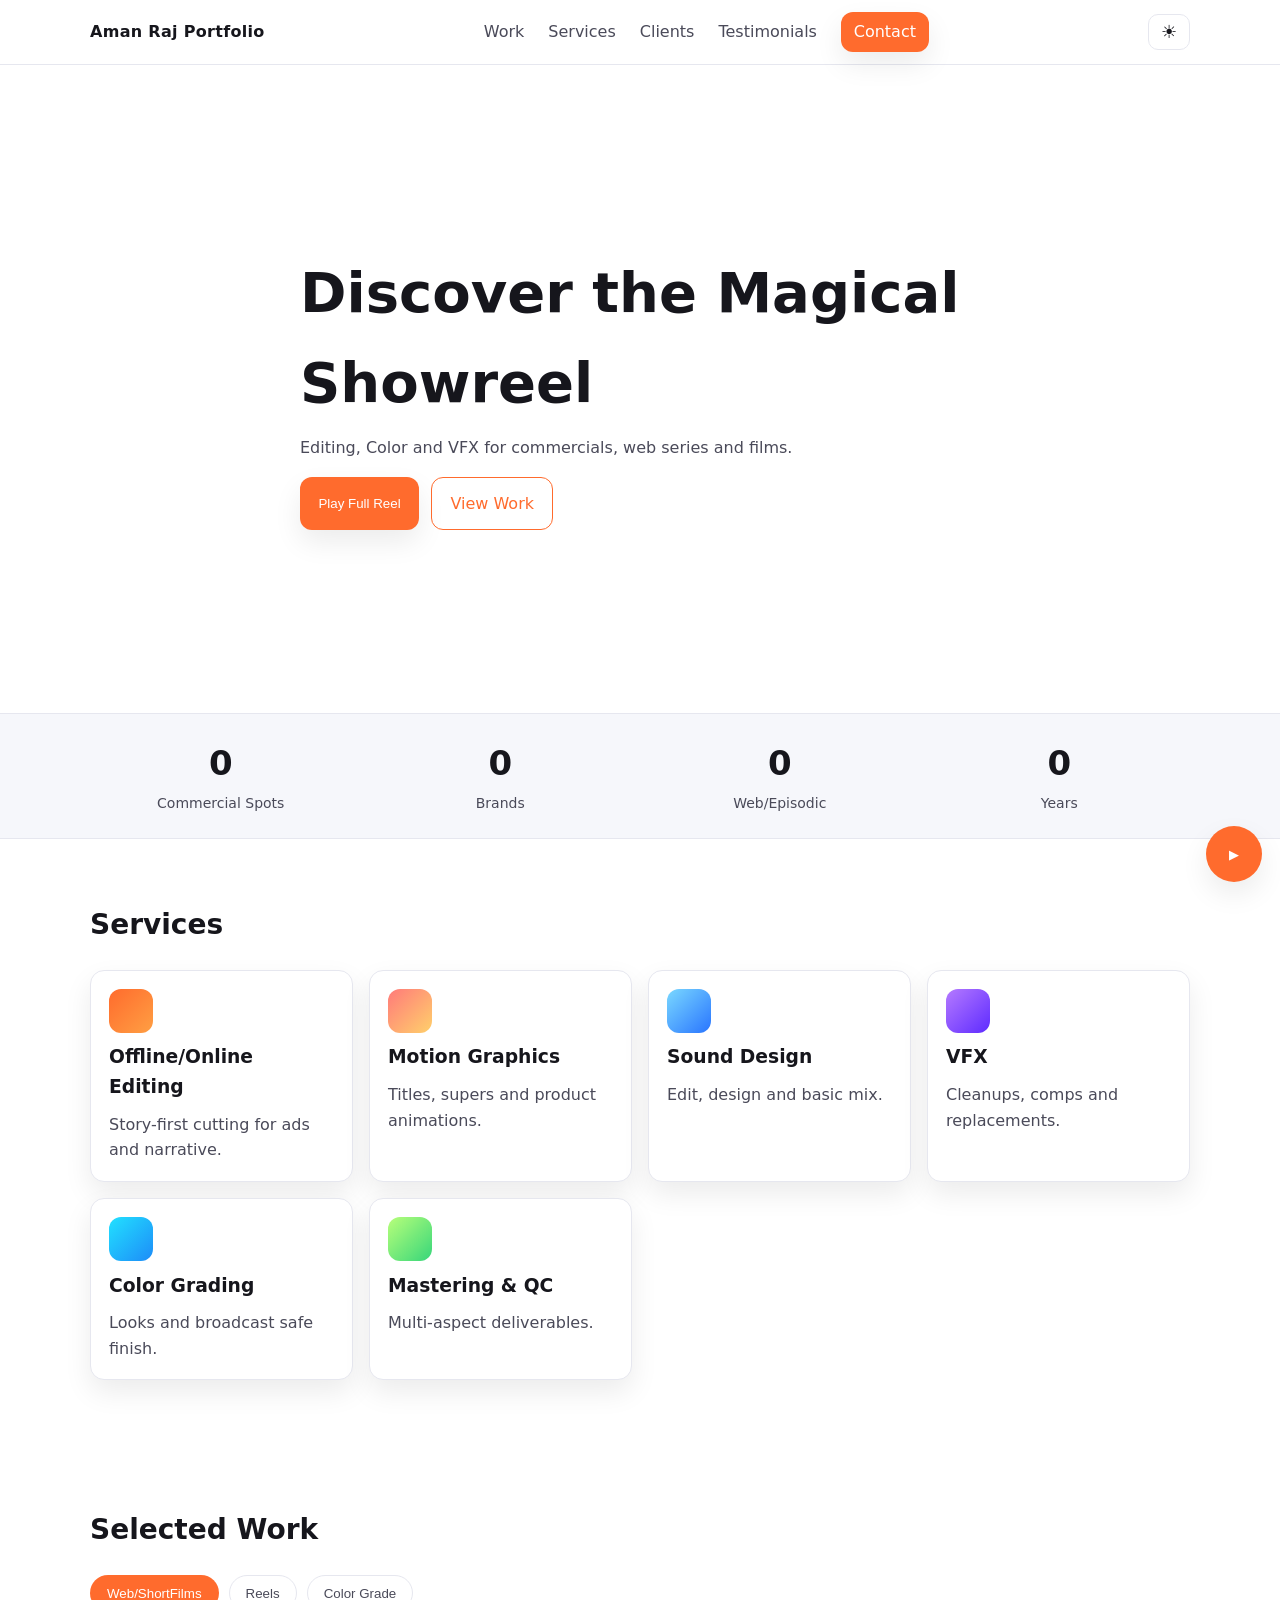
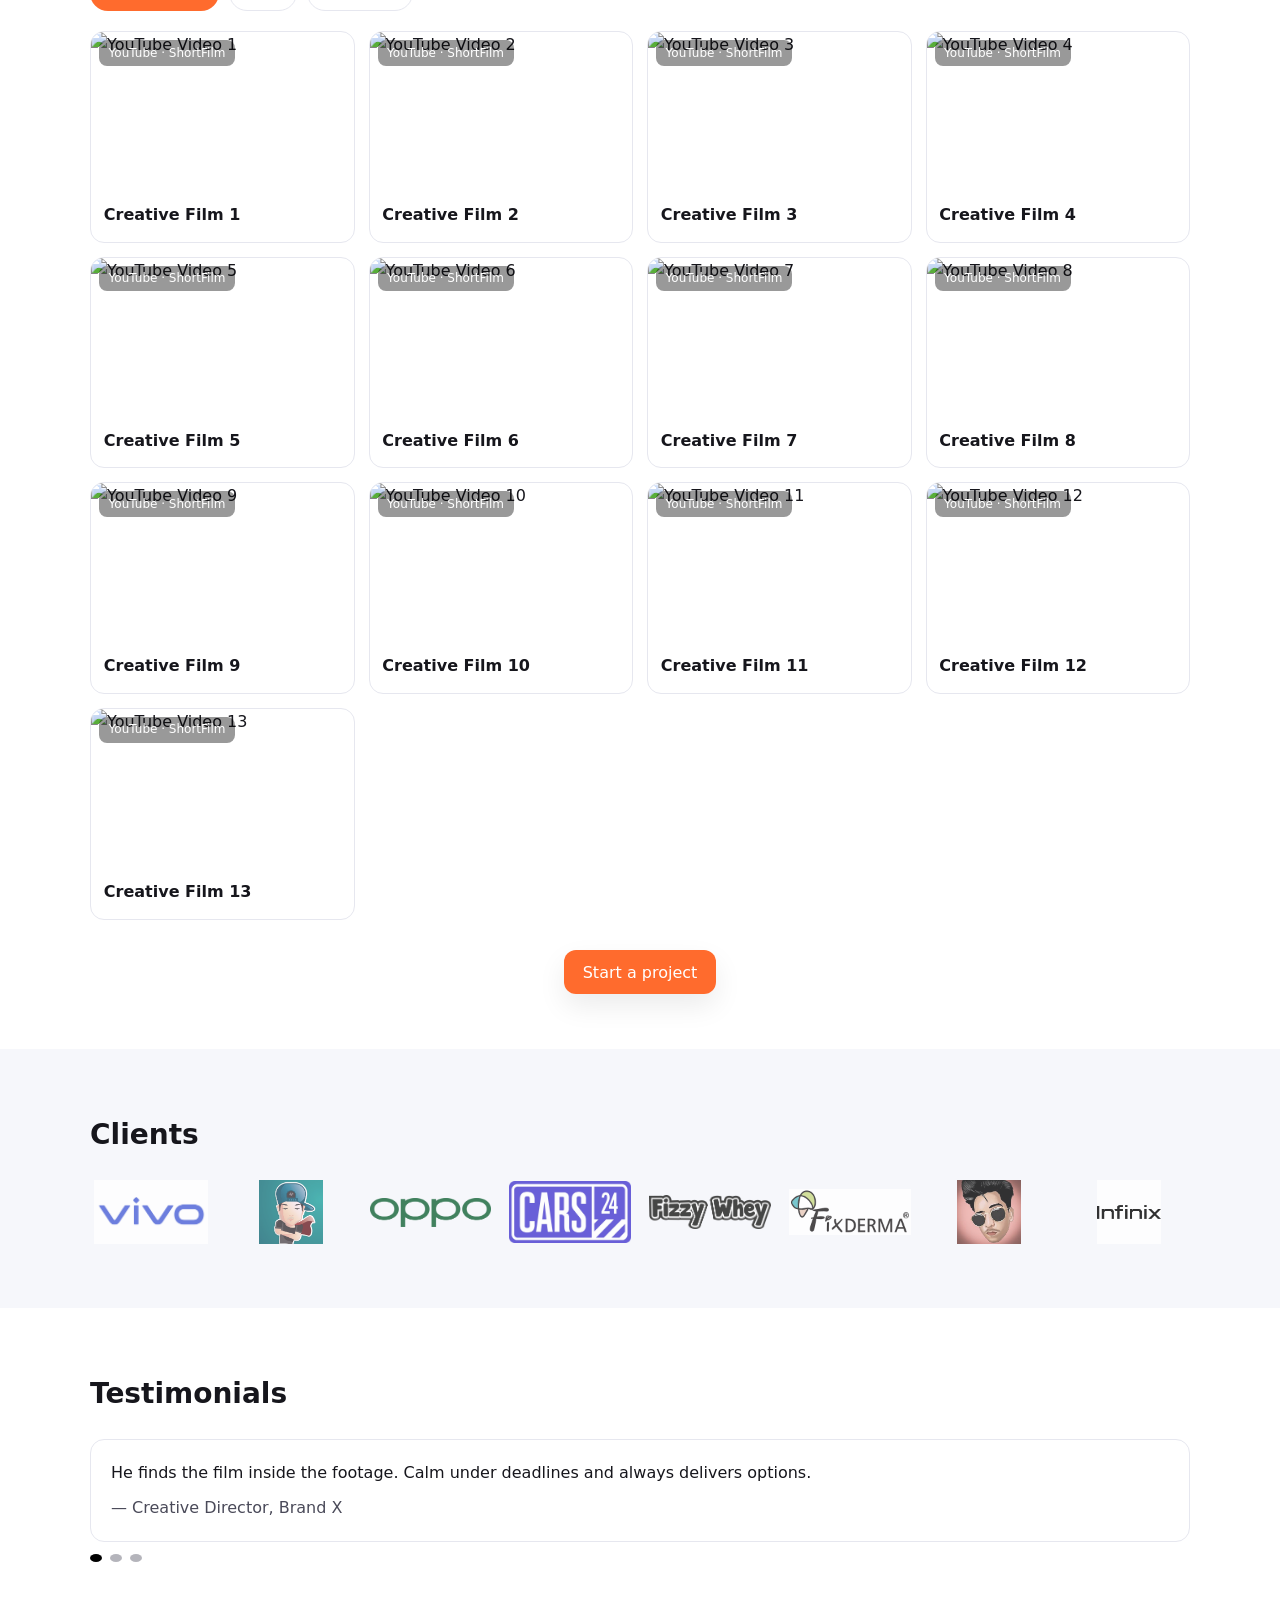
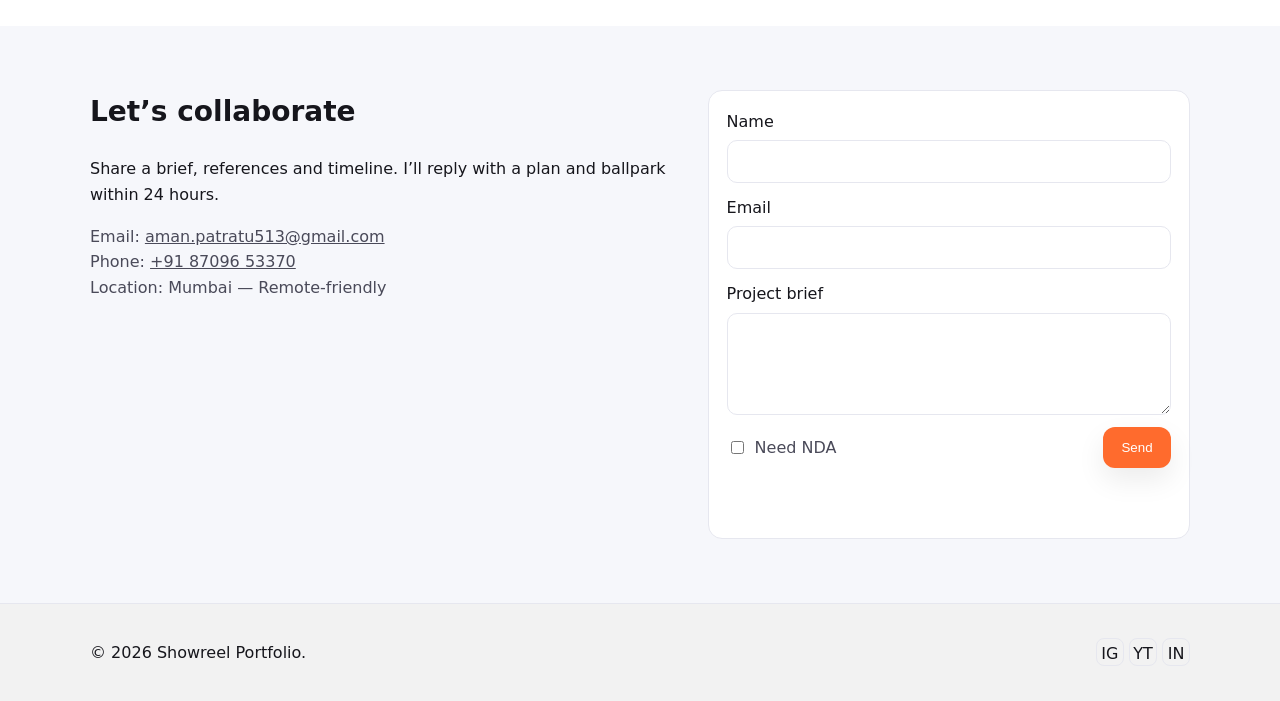
==== index.html @ 5ccf9f59 "Inital Phase Aman Portfolio" ====
<!DOCTYPE html>
<html lang="en" data-theme="dark">
<head>
  <meta charset="utf-8">
  <meta name="viewport" content="width=device-width, initial-scale=1">
  <title>Aman Raj Portfolio</title>
  <link rel="stylesheet" href="styles.css">
</head>
<body>

<!-- Header -->
<header class="header">
  <div class="container header__bar">
    <a class="brand" href="#home">Aman Raj Portfolio</a>
    <nav id="navMenu" class="nav">
      <a href="#work" class="nav__link">Work</a>
      <a href="#services" class="nav__link">Services</a>
      <a href="#clients" class="nav__link">Clients</a>
      <a href="#testimonials" class="nav__link">Testimonials</a>
      <a href="#contact" class="btn btn--sm">Contact</a>
    </nav>
    <div class="header__actions">
      <!-- Theme toggle -->
      <button id="themeToggle" class="toggle" aria-label="Toggle theme" title="Toggle theme">
        <span class="icon icon--sun" aria-hidden="true">☀</span>
        <span class="icon icon--moon" aria-hidden="true">🌙</span>
      </button>
      <!-- Mobile menu -->
      <button id="burger" class="burger" aria-label="Menu">
        <span></span><span></span><span></span>
      </button>
    </div>
  </div>
</header>

<!-- Hero -->
<section id="home" class="hero">
  <video class="hero__video" src="assets/My%20work.mp4" autoplay muted loop playsinline></video>
  <div class="hero__overlay"></div>
  <div class="container hero__content">
    <h1 class="hero__title">Discover the Magical Showreel</h1>
    <p class="hero__subtitle">Editing, Color and VFX for commercials, web series and films.</p>
    <div class="hero__cta">
      <button id="playReel" class="btn">Play Full Reel</button>
      <a href="#work" class="btn btn--ghost">View Work</a>
    </div>
  </div>
</section>

<!-- Stats -->
<section class="stats">
  <div class="container stats__grid">
    <div class="stat">
      <span class="stat__num" data-count="90">0</span>
      <span class="stat__label">Commercial Spots</span>
    </div>
    <div class="stat">
      <span class="stat__num" data-count="25">0</span>
      <span class="stat__label">Brands</span>
    </div>
    <div class="stat">
      <span class="stat__num" data-count="12">0</span>
      <span class="stat__label">Web/Episodic</span>
    </div>
    <div class="stat">
      <span class="stat__num" data-count="8">0</span>
      <span class="stat__label">Years</span>
    </div>
  </div>
</section>

<!-- Services -->
<section id="services" class="section">
  <div class="container">
    <h2 class="section__title">Services</h2>
    <div class="cards">
      <article class="card"><div class="ico ico--edit"></div><h3>Offline/Online Editing</h3><p>Story-first cutting for ads and narrative.</p></article>
      <article class="card"><div class="ico ico--mograph"></div><h3>Motion Graphics</h3><p>Titles, supers and product animations.</p></article>
      <article class="card"><div class="ico ico--sound"></div><h3>Sound Design</h3><p>Edit, design and basic mix.</p></article>
      <article class="card"><div class="ico ico--vfx"></div><h3>VFX</h3><p>Cleanups, comps and replacements.</p></article>
      <article class="card"><div class="ico ico--color"></div><h3>Color Grading</h3><p>Looks and broadcast safe finish.</p></article>
      <article class="card"><div class="ico ico--master"></div><h3>Mastering & QC</h3><p>Multi-aspect deliverables.</p></article>
    </div>
  </div>
</section>

<!-- Work -->
<section id="work" class="section">                                                                                  
  <div class="container">
    <h2 class="section__title">Selected Work</h2>
    <div class="tabs">
      <button class="tab tab--active" data-tab="films">Web/ShortFilms</button>
      <button class="tab" data-tab="commercial">Reels</button>
      <button class="tab" data-tab="vfx">Color Grade</button>
    </div>

    <!-- Web/ShortFilms -->
    <div id="films" class="grid grid--work is-active">
      <a class="work" data-video="https://youtu.be/YlrmL46QIlc">
        <img src="https://img.youtube.com/vi/YlrmL46QIlc/maxresdefault.jpg" alt="YouTube Video 1">
        <span class="work__tag">YouTube · ShortFilm</span>
        <h4 class="work__title">Creative Film 1</h4>
      </a>
      <a class="work" data-video="https://youtu.be/2iaPZQ4PBpc">
        <img src="https://img.youtube.com/vi/2iaPZQ4PBpc/maxresdefault.jpg" alt="YouTube Video 2">
        <span class="work__tag">YouTube · ShortFilm</span>
        <h4 class="work__title">Creative Film 2</h4>
      </a>
      <a class="work" data-video="https://youtu.be/xXMKRJzO7w0">
        <img src="https://img.youtube.com/vi/xXMKRJzO7w0/maxresdefault.jpg" alt="YouTube Video 3">
        <span class="work__tag">YouTube · ShortFilm</span>
        <h4 class="work__title">Creative Film 3</h4>
      </a>
      <a class="work" data-video="https://youtu.be/7nOQKRQfj1Q">
        <img src="https://img.youtube.com/vi/7nOQKRQfj1Q/maxresdefault.jpg" alt="YouTube Video 4">
        <span class="work__tag">YouTube · ShortFilm</span>
        <h4 class="work__title">Creative Film 4</h4>
      </a>
      <a class="work" data-video="https://youtu.be/VcW5jwmvQIg">
        <img src="https://img.youtube.com/vi/VcW5jwmvQIg/maxresdefault.jpg" alt="YouTube Video 5">
        <span class="work__tag">YouTube · ShortFilm</span>
        <h4 class="work__title">Creative Film 5</h4>
      </a>
      <a class="work" data-video="https://youtu.be/vZ2zK_Ph4ko">
        <img src="https://img.youtube.com/vi/vZ2zK_Ph4ko/maxresdefault.jpg" alt="YouTube Video 6">
        <span class="work__tag">YouTube · ShortFilm</span>
        <h4 class="work__title">Creative Film 6</h4>
      </a>
      <a class="work" data-video="https://youtu.be/7Qt-0kiBNRM">
        <img src="https://img.youtube.com/vi/7Qt-0kiBNRM/maxresdefault.jpg" alt="YouTube Video 7">
        <span class="work__tag">YouTube · ShortFilm</span>
        <h4 class="work__title">Creative Film 7</h4>
      </a>
      <a class="work" data-video="https://youtu.be/wt4elXQf-Xo">
        <img src="https://img.youtube.com/vi/wt4elXQf-Xo/hqdefault.jpg" alt="YouTube Video 8">
        <span class="work__tag">YouTube · ShortFilm</span>
        <h4 class="work__title">Creative Film 8</h4>
      </a>
      <a class="work" data-video="https://youtu.be/3p18RrZvPnk">
        <img src="https://img.youtube.com/vi/3p18RrZvPnk/hqdefault.jpg" alt="YouTube Video 9">
        <span class="work__tag">YouTube · ShortFilm</span>
        <h4 class="work__title">Creative Film 9</h4>
      </a>
      <a class="work" data-video="https://youtu.be/OfNBT9X8lsk">
        <img src="https://img.youtube.com/vi/OfNBT9X8lsk/maxresdefault.jpg" alt="YouTube Video 10">
        <span class="work__tag">YouTube · ShortFilm</span>
        <h4 class="work__title">Creative Film 10</h4>
      </a>
      <a class="work" data-video="https://youtu.be/fwFO1_yI1ak">
        <img src="https://img.youtube.com/vi/fwFO1_yI1ak/maxresdefault.jpg" alt="YouTube Video 11">
        <span class="work__tag">YouTube · ShortFilm</span>
        <h4 class="work__title">Creative Film 11</h4>
      </a>
      <a class="work" data-video="https://youtu.be/CQ4BzBerhis">
        <img src="https://img.youtube.com/vi/CQ4BzBerhis/maxresdefault.jpg" alt="YouTube Video 12">
        <span class="work__tag">YouTube · ShortFilm</span>
        <h4 class="work__title">Creative Film 12</h4>
      </a>
      <a class="work" data-video="https://youtu.be/CBZwU6j4nSU">
        <img src="https://img.youtube.com/vi/CBZwU6j4nSU/maxresdefault.jpg" alt="YouTube Video 13">
        <span class="work__tag">YouTube · ShortFilm</span>
        <h4 class="work__title">Creative Film 13</h4>
      </a>
    </div>

    <!-- Reels -->
    <div id="commercial" class="grid grid--work">
      <a href="https://www.instagram.com/reel/DW9F6qrEaRg/?igsh=MXZsbWZpeHl3bm1maw==" target="_blank" class="work">
        <img src="assets/thumbs/reel-thumbnail.jpg" alt="Instagram Reel 1">
        <span class="work__tag">Instagram · Reel</span>
        <h4 class="work__title">Instagram Reel 1</h4>
      </a>
      <a href="https://www.instagram.com/reel/DWY79OolBYj/?igsh=MTVzOHVuZzZhamY5Yw==" target="_blank" class="work">
        <img src="assets/thumbs/reel-thumbnail.jpg" alt="Instagram Reel 2">
        <span class="work__tag">Instagram · Reel</span>
        <h4 class="work__title">Instagram Reel 2</h4>
      </a>
      <a href="https://www.instagram.com/reel/DWWXOEMEibc/?igsh=NWZuZzBnaTVmMmQ2" target="_blank" class="work">
        <img src="assets/thumbs/reel-thumbnail.jpg" alt="Instagram Reel 3">
        <span class="work__tag">Instagram · Reel</span>
        <h4 class="work__title">Instagram Reel 3</h4>
      </a>
      <a href="https://www.instagram.com/reel/DWRNpo7lWcA/?igsh=MWN2b3ltcTY3ZWtmNg==" target="_blank" class="work">
        <img src="assets/thumbs/reel-thumbnail.jpg" alt="Instagram Reel 4">
        <span class="work__tag">Instagram · Reel</span>
        <h4 class="work__title">Instagram Reel 4</h4>
      </a>
      <a href="https://www.instagram.com/reel/DVTah2gEyrb/?igsh=MWdqejY5MGhkYjIwdg==" target="_blank" class="work">
        <img src="assets/thumbs/reel-thumbnail.jpg" alt="Instagram Reel 5">
        <span class="work__tag">Instagram · Reel</span>
        <h4 class="work__title">Instagram Reel 5</h4>
      </a>
      <a href="https://www.instagram.com/reel/DUYMKfkgGut/?igsh=MWNub2k2N2VuajB4NA==" target="_blank" class="work">
        <img src="assets/thumbs/reel-thumbnail.jpg" alt="Instagram Reel 6">
        <span class="work__tag">Instagram · Reel</span>
        <h4 class="work__title">Instagram Reel 6</h4>
      </a>
      <a href="https://www.instagram.com/reel/DT73fSVFJKk/?igsh=Z2N6MmZld3F3aWR2" target="_blank" class="work">
        <img src="assets/thumbs/reel-thumbnail.jpg" alt="Instagram Reel 7">
        <span class="work__tag">Instagram · Reel</span>
        <h4 class="work__title">Instagram Reel 7</h4>
      </a>
      <a href="https://www.instagram.com/reel/DTxkjA-EUCb/?igsh=cHYzMzFzMzQ0NXdw" target="_blank" class="work">
        <img src="assets/thumbs/reel-thumbnail.jpg" alt="Instagram Reel 8">
        <span class="work__tag">Instagram · Reel</span>
        <h4 class="work__title">Instagram Reel 8</h4>
      </a>
    </div>

    <!-- Color Grade -->
    <div id="vfx" class="grid grid--work">
      <a class="work" data-video="https://youtu.be/G-eLWbILdDA">
        <img src="https://img.youtube.com/vi/G-eLWbILdDA/maxresdefault.jpg" alt="Color Grade">
        <span class="work__tag">Color Grade</span>
        <h4 class="work__title">Color Grading Showcase</h4>
      </a>
    </div>


    <div class="center project-btn"><a href="#contact" class="btn">Start a project</a></div>
  </div>
</section>

<!-- Clients -->
<section id="clients" class="section section--alt">
  <div class="container">
    <h2 class="section__title">Clients</h2>
    <div class="grid grid--clients">
      <img src="assets/Vivo-Logo.jpg.jpeg" alt="Vivo Logo">
      <img src="assets/unnamed.jpg.jpeg" alt="Client">
      <img src="assets/OPPO_LOGO_2019.svg.png" alt="Oppo Logo">
      <img src="assets/Logo-CARS24.webp" alt="CARS24 Logo">
      <img src="assets/Layer_1_955781a1-b95e-4c8a-bed5-111b1a37116e.webp" alt="Client">
      <img src="assets/images.png" alt="Client">
      <img src="assets/images.jfif.jpeg" alt="Client">
      <img src="assets/images (1).png" alt="Client">
    </div>
  </div>
</section>

<!-- Testimonials -->
<section id="testimonials" class="section">
  <div class="container">
    <h2 class="section__title">Testimonials</h2>
    <div class="quotes">
      <figure class="quote is-active">
        <blockquote>He finds the film inside the footage. Calm under deadlines and always delivers options.</blockquote>
        <figcaption>— Creative Director, Brand X</figcaption>
      </figure>
      <figure class="quote">
        <blockquote>Our episodic needed pace and coherence. His edit brought the emotion forward.</blockquote>
        <figcaption>— Showrunner, Outsider</figcaption>
      </figure>
      <figure class="quote">
        <blockquote>Seamless VFX and grade. The product looked premium without losing realism.</blockquote>
        <figcaption>— Producer, Auto Viz</figcaption>
      </figure>
      <div id="quoteDots" class="dots"></div>
    </div>
  </div>
</section>

<!-- Contact -->
<section id="contact" class="section section--alt">
  <div class="container contact">
    <div class="contact__intro">
      <h2 class="section__title">Let’s collaborate</h2>
      <p>Share a brief, references and timeline. I’ll reply with a plan and ballpark within 24 hours.</p>
      <ul class="contact__list">
        <li>Email: <a id="emailLink" href="mailto:aman.patratu513@gmail.com">aman.patratu513@gmail.com</a></li>
        <li>Phone: <a id="phoneLink" href="tel:+918709653370">+91 87096 53370</a></li>
        <li>Location: Mumbai — Remote-friendly</li>
      </ul>
    </div>
    <form id="contactForm" class="form" novalidate>
      <div class="field">
        <label for="name">Name</label>
        <input id="name" name="name" type="text" required>
        <small class="err">Please enter your name</small>
      </div>
      <div class="field">
        <label for="email">Email</label>
        <input id="email" name="email" type="email" required>
        <small class="err">Please enter a valid email</small>
      </div>
      <div class="field">
        <label for="message">Project brief</label>
        <textarea id="message" name="message" rows="5" required></textarea>
        <small class="err">Please add a short brief</small>
      </div>
      <div class="form__actions">
        <label class="check"><input id="nda" type="checkbox"> Need NDA</label>
        <button class="btn" type="submit">Send</button>
      </div>
      <p id="formStatus" class="form__status" role="status"></p>
    </form>
  </div>
</section>

<!-- Footer -->
<footer class="footer">
  <div class="container footer__bar">
    <p>© <span id="year"></span> Showreel Portfolio.</p>
    <div class="social">
      <a id="igLink" href="#" aria-label="Instagram">IG</a>
      <a id="ytLink" href="#" aria-label="YouTube">YT</a>
      <a id="inLink" href="#" aria-label="LinkedIn">IN</a>
    </div>
  </div>
</footer>

<!-- Lightbox -->
<div id="lightbox" class="lightbox" aria-hidden="true">
  <button id="lightboxClose" class="lightbox__close" aria-label="Close">×</button>
  <video id="lightboxVideo" controls playsinline></video>
</div>

<!-- Floating Play -->
<button id="floatPlay" class="float" aria-label="Play Reel">▶</button>

<script src="app.js"></script>

</body>
</html>
---- styles.css ----
/* ========== Base ========== */
:root{
/* Dark theme (default) */
--bg:#0b0b0d;
--bg2:#141418;
--text:#f2f2f5;
--muted:#b8b8c6;
--card:#16161c;
--line:#272732;
--brand:#ff6b2d;
--accent:#0a84ff;
--shadow:0 10px 30px rgba(0,0,0,.35);
}
:root[data-theme="light"]{
/* Light theme */
--bg:#ffffff;
--bg2:#f6f7fb;
--text:#16161c;
--muted:#4a4a59;
--card:#ffffff;
--line:#e6e7ef;
--brand:#ff6b2d;
--accent:#0a84ff;
--shadow:0 12px 28px rgba(0,0,0,.08);
}

*{box-sizing:border-box}
html,body{height:100%}
body{
margin:0;
font:16px/1.6 Inter, system-ui, -apple-system, Segoe UI, Roboto, Arial, sans-serif;
color:var(--text);
background:var(--bg);
transition: background .25s ease, color .25s ease;
}
img{display:block;max-width:100%;height:auto}
a{text-decoration:none;color:inherit}
.container{width:min(1100px,92%);margin-inline:auto}
.center{text-align:center}
.project-btn{margin-top:40px}

/* ========== Header ========== */
.header{
position:sticky; top:0; z-index:60;
background:color-mix(in oklab, var(--bg) 88%, transparent);
backdrop-filter:saturate(140%) blur(10px);
border-bottom:1px solid var(--line);
}
.header__bar{display:flex;align-items:center;justify-content:space-between;height:64px;gap:14px}
.brand{font-weight:800;letter-spacing:.3px}
.nav{display:flex;gap:24px;align-items:center}
.nav__link{color:var(--muted)}
.header__actions{display:flex;align-items:center;gap:10px}

/* Burger */
.burger{display:none;position:relative;width:40px;height:40px;border:0;background:none;color:var(--text);cursor:pointer}
.burger span{position:absolute;left:9px;right:9px;height:2px;background:currentColor;border-radius:2px;top:12px}
.burger span:nth-child(2){top:19px}
.burger span:nth-child(3){top:26px}

/* Theme toggle button */
.toggle{display:inline-grid;place-items:center;width:42px;height:36px;border-radius:10px;border:1px solid var(--line);background:var(--card);color:var(--text);cursor:pointer;transition:background .2s}
.toggle:hover{filter:brightness(.98)}
.icon{font-size:18px;line-height:1}
.icon--sun{display:none}
:root[data-theme="light"] .icon--sun{display:inline}
:root[data-theme="light"] .icon--moon{display:none}

/* ========== Buttons ========== */
.btn{background:var(--brand);color:#fff;border:0;border-radius:12px;padding:.8rem 1.15rem;cursor:pointer;box-shadow:var(--shadow);transition:transform .12s ease, filter .12s}
.btn:hover{filter:brightness(.96)}
.btn:active{transform:translateY(1px)}
.btn--ghost{background:transparent;border:1px solid var(--brand);color:var(--brand);box-shadow:none}
.btn--sm{padding:.45rem .8rem}

/* ========== Hero ========== */
.hero{position:relative;min-height:72vh;display:grid;place-items:center;overflow:hidden}
.hero__video{position:absolute;inset:0;width:100%;height:100%;object-fit:cover;filter:brightness(.55)}
:root[data-theme="light"] .hero__video{filter:brightness(.9) saturate(1.05)}
.hero__overlay{position:absolute;inset:0;background:linear-gradient(180deg, rgba(0,0,0,.2), rgba(0,0,0,.6));transition:background 1s ease}
:root[data-theme="light"] .hero__overlay{background:linear-gradient(180deg, rgba(255,255,255,.0), rgba(255,255,255,.55))}



.hero__content{position:relative;max-width:680px;padding-block:60px}
.hero__title{margin:0 0 .5rem;font-size:clamp(32px,5vw,56px);font-weight:800}
.hero__subtitle{margin:0 0 1rem;color:var(--muted)}
.hero__cta{display:flex;gap:12px;flex-wrap:wrap}

/* ========== Stats ========== */
.stats{background:var(--bg2);border-top:1px solid var(--line);border-bottom:1px solid var(--line)}
.stats__grid{display:grid;grid-template-columns:repeat(4,1fr);gap:18px;padding:22px 0}
.stat{text-align:center}
.stat__num{display:block;font-size:34px;font-weight:800}
.stat__label{font-size:14px;color:var(--muted)}

/* ========== Sections ========== */
.section{padding:64px 0}
.section--alt{background:var(--bg2)}
.section__title{margin:0 0 22px;font-size:28px}

/* ========== Cards (Services) ========== */
.cards{display:grid;grid-template-columns:repeat(auto-fit,minmax(220px,1fr));gap:16px}
.card{background:var(--card);border:1px solid var(--line);border-radius:14px;padding:18px;box-shadow:var(--shadow);transition:transform .2s}
.card:hover{transform:translateY(-4px)}
.card h3{margin:.6rem 0}
.card p{margin:0;color:var(--muted)}
.ico{width:44px;height:44px;border-radius:12px;background:linear-gradient(135deg,var(--brand),#ff9f43);margin-bottom:8px}
.ico--mograph{background:linear-gradient(135deg,#ff7a7a,#ffd06b)}
.ico--sound{background:linear-gradient(135deg,#7ad8ff,#2975ff)}
.ico--vfx{background:linear-gradient(135deg,#b57aff,#5e2bff)}
.ico--color{background:linear-gradient(135deg,#22e1ff,#1d8cf8)}
.ico--master{background:linear-gradient(135deg,#b8ff7a,#37d67a)}
.ico--edit{background:linear-gradient(135deg,#ff6b2d,#ff9f43)}

/* ========== Tabs + Work Grid ========== */
.tabs{display:flex;gap:10px;margin:10px 0 20px}
.tab{border:1px solid var(--line);background:transparent;color:var(--muted);padding:.6rem 1rem;border-radius:999px;cursor:pointer;transition:background .15s,color .15s,border-color .15s}
.tab--active{background:var(--brand);color:#fff;border-color:transparent}
.grid{display:none}
.grid.is-active{display:grid}
.grid--work{grid-template-columns:repeat(auto-fill,minmax(240px,1fr));gap:14px}
.work{position:relative;background:var(--card);border:1px solid var(--line);border-radius:14px;overflow:hidden;transition:transform .2s}
.work:hover{transform:translateY(-3px)}
.work img{width:100%;height:160px;object-fit:cover}
.work__title{margin:.6rem .8rem .9rem;font-size:16px}
.work__tag{position:absolute;left:8px;top:8px;background:rgba(0,0,0,.55);color:#fff;padding:.2rem .6rem;border-radius:8px;font-size:12px}
:root[data-theme="light"] .work__tag{background:rgba(0,0,0,.4)}

/* ========== Clients ========== */
.grid--clients{display:grid;grid-template-columns:repeat(auto-fit,minmax(120px,1fr));gap:18px;align-items:center}
.grid--clients img{width:100%;height:64px;object-fit:contain;filter:grayscale(1) brightness(.9);opacity:.8;transition:opacity .2s, filter .2s}
.grid--clients img:hover{opacity:1;filter:none}
:root[data-theme="light"] .grid--clients img{filter:grayscale(.25) brightness(1)}

/* ========== Testimonials ========== */
.quotes{display:grid;gap:12px}
.quote{display:none;background:var(--card);border:1px solid var(--line);border-radius:14px;padding:20px;margin:0}
.quote.is-active{display:block}
.quote blockquote{margin:0 0 .6rem}
.quote figcaption{color:var(--muted)}
.dots{display:flex;gap:8px}
.dots button{width:8px;height:8px;border-radius:50%;border:0;background:#6a6a77;opacity:.5;cursor:pointer}
.dots button.is-active{opacity:1;background:currentColor}

/* ========== Contact ========== */
.contact{display:grid;grid-template-columns:1.1fr .9fr;gap:28px;align-items:start}
.contact__list{list-style:none;padding:0;margin:10px 0;color:var(--muted)}
.contact__list a{text-decoration:underline}
.form{background:var(--card);border:1px solid var(--line);border-radius:14px;padding:18px}
.field{display:grid;gap:6px;margin-bottom:12px}
input,textarea{background:color-mix(in oklab, var(--bg) 92%, white 8%);border:1px solid var(--line);border-radius:10px;color:var(--text);padding:.8rem;transition:border-color .15s, outline-color .15s}
input:focus,textarea:focus{outline:2px solid var(--brand);border-color:transparent}
.err{display:none;color:#ff6b6b;font-size:12px}
.check{display:flex;align-items:center;gap:8px;color:var(--muted)}
.form__actions{display:flex;align-items:center;justify-content:space-between;gap:10px}
.form__status{min-height:20px;color:var(--accent)}

/* ========== Footer ========== */
.footer{border-top:1px solid var(--line);background:color-mix(in oklab, var(--bg) 96%, black 4%);padding:20px 0}
.footer__bar{display:flex;align-items:center;justify-content:space-between}
.social a{display:inline-grid;place-items:center;width:28px;height:28px;border:1px solid var(--line);border-radius:8px;padding:2px}
.social a:hover{background:var(--card)}

/* ========== Lightbox ========== */
.lightbox{position:fixed;inset:0;background:rgba(0,0,0,.86);display:none;align-items:center;justify-content:center;z-index:100}
:root[data-theme="light"] .lightbox{background:rgba(0,0,0,.75)}
.lightbox.show{display:flex}
.lightbox__close{position:absolute;top:18px;right:18px;width:42px;height:42px;border-radius:50%;border:0;background:rgba(255,255,255,.12);color:var(--text);font-size:22px;cursor:pointer}
#lightboxVideo{width:min(980px,92%);max-height:80vh;border-radius:12px;outline:1px solid var(--line);background:#000}

/* ========== Floating Play ========== */
.float{position:fixed;right:18px;bottom:18px;width:56px;height:56px;border-radius:50%;border:0;background:var(--brand);color:#fff;cursor:pointer;box-shadow:var(--shadow);z-index:70}

/* ========== Responsive ========== */
@media (max-width:900px){
.contact{grid-template-columns:1fr}
}
@media (max-width:760px){
.nav{display:none;position:absolute;top:64px;right:0;background:var(--bg2);border-left:1px solid var(--line);border-bottom:1px solid var(--line);padding:12px 16px;flex-direction:column;width:60%}
.nav.show{display:flex}
.burger{display:block}
.stats__grid{grid-template-columns:repeat(2,1fr)}
.hero{min-height:68vh}
}
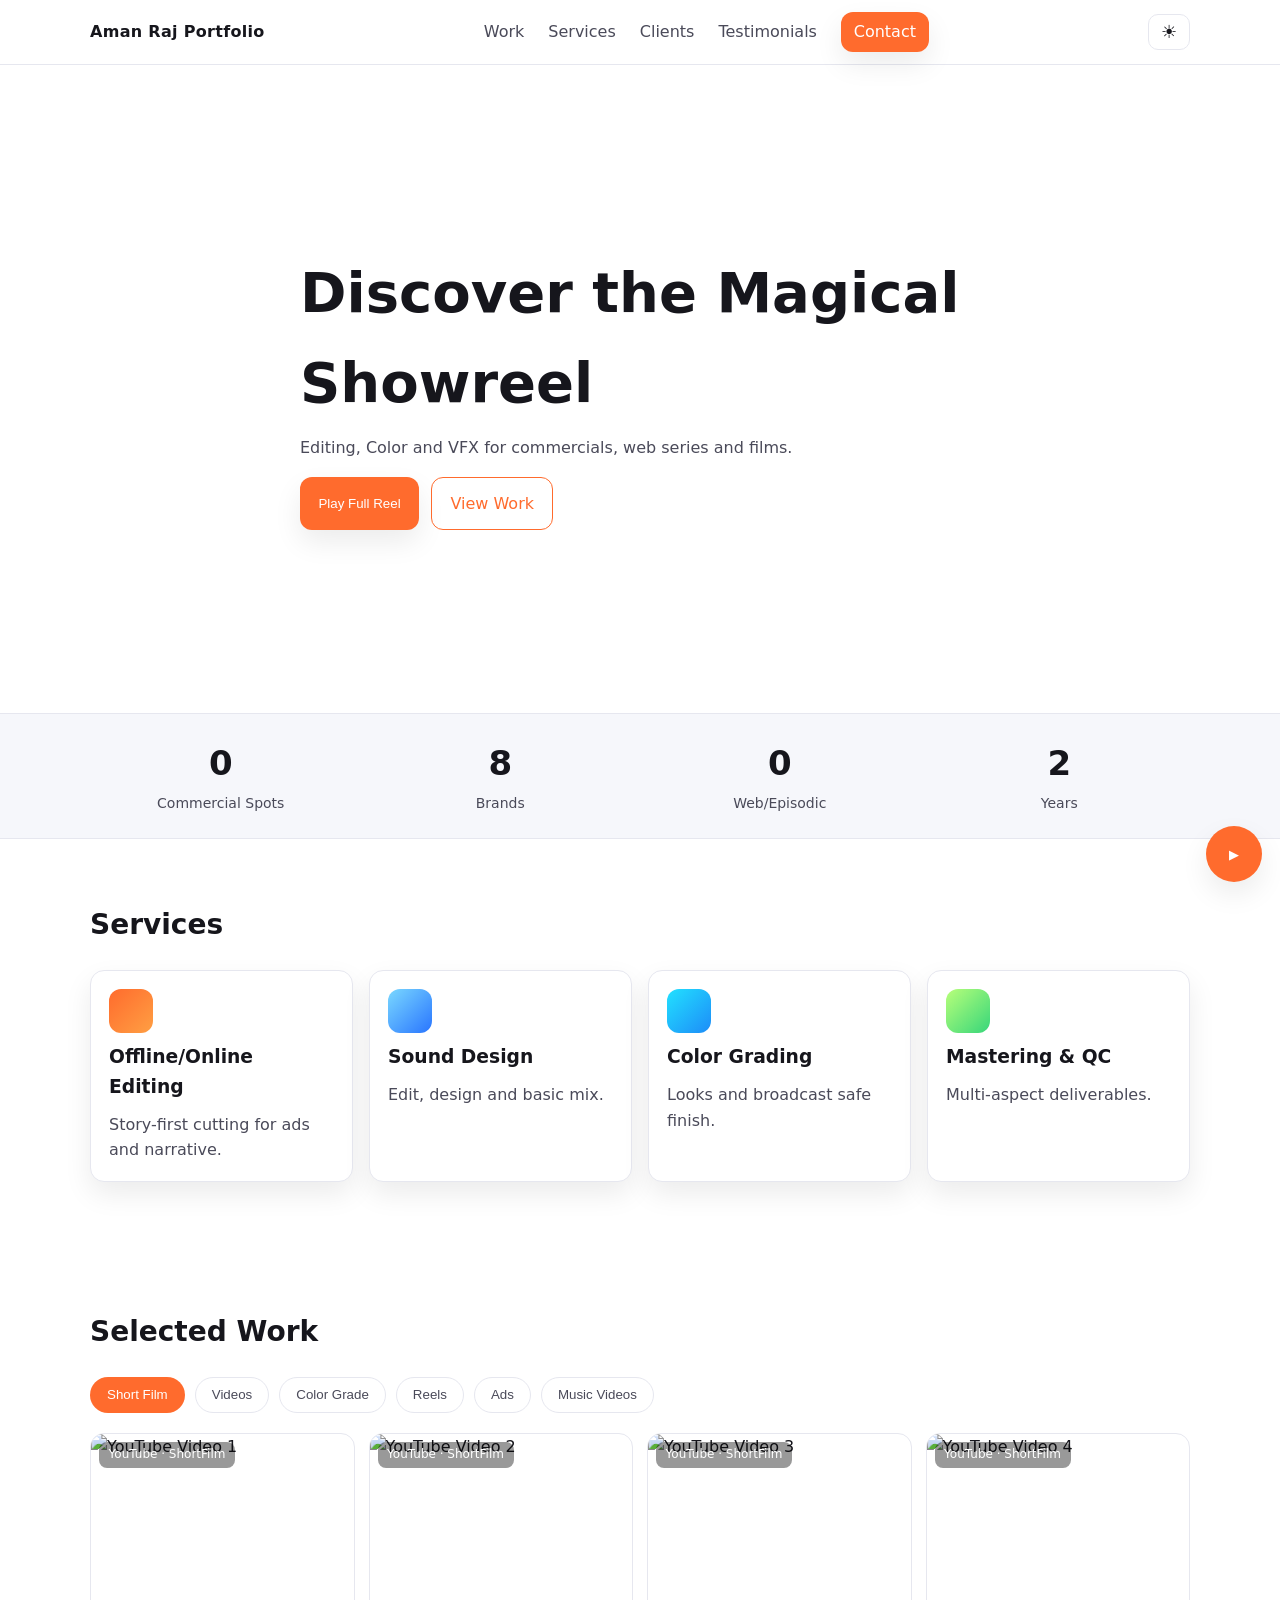
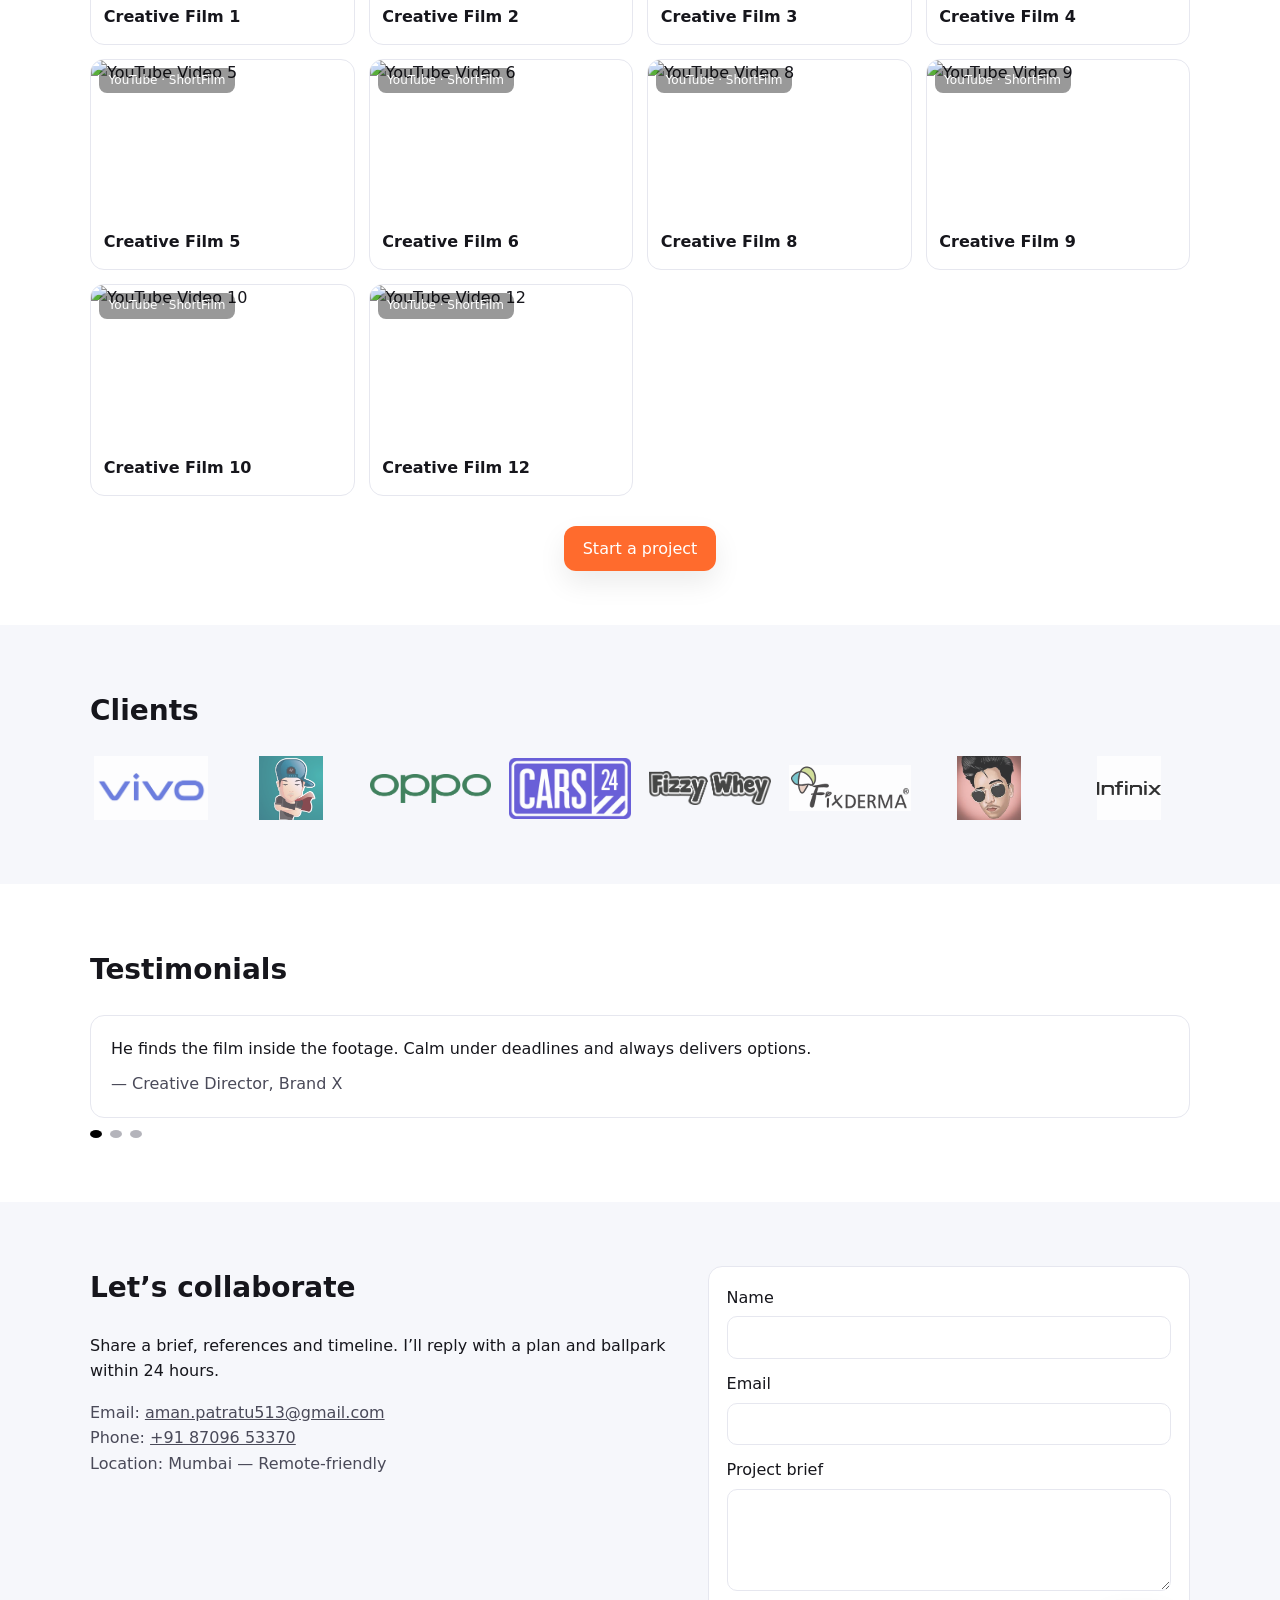
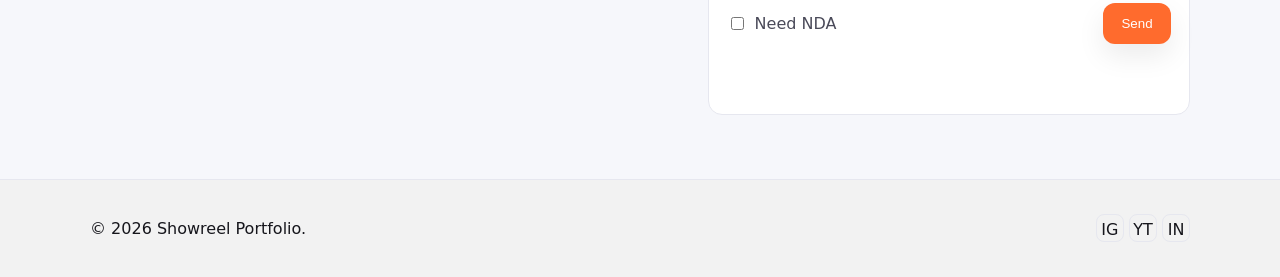
==== commit e0109d7e: "Enhance video handling in portfolio: Added YouTube video ID parsing, improved lightbox functionality" ====
--- a/index.html
+++ b/index.html
@@ -3,6 +3,7 @@
 <head>
   <meta charset="utf-8">
   <meta name="viewport" content="width=device-width, initial-scale=1">
+  <meta name="referrer" content="strict-origin-when-cross-origin">
   <title>Aman Raj Portfolio</title>
   <link rel="stylesheet" href="styles.css">
 </head>
@@ -55,7 +56,7 @@
       <span class="stat__label">Commercial Spots</span>
     </div>
     <div class="stat">
-      <span class="stat__num" data-count="25">0</span>
+      <span class="stat__num" data-count="25">8</span>
       <span class="stat__label">Brands</span>
     </div>
     <div class="stat">
@@ -63,7 +64,7 @@
       <span class="stat__label">Web/Episodic</span>
     </div>
     <div class="stat">
-      <span class="stat__num" data-count="8">0</span>
+      <span class="stat__num" data-count="8">2</span>
       <span class="stat__label">Years</span>
     </div>
   </div>
@@ -75,9 +76,7 @@
     <h2 class="section__title">Services</h2>
     <div class="cards">
       <article class="card"><div class="ico ico--edit"></div><h3>Offline/Online Editing</h3><p>Story-first cutting for ads and narrative.</p></article>
-      <article class="card"><div class="ico ico--mograph"></div><h3>Motion Graphics</h3><p>Titles, supers and product animations.</p></article>
       <article class="card"><div class="ico ico--sound"></div><h3>Sound Design</h3><p>Edit, design and basic mix.</p></article>
-      <article class="card"><div class="ico ico--vfx"></div><h3>VFX</h3><p>Cleanups, comps and replacements.</p></article>
       <article class="card"><div class="ico ico--color"></div><h3>Color Grading</h3><p>Looks and broadcast safe finish.</p></article>
       <article class="card"><div class="ico ico--master"></div><h3>Mastering & QC</h3><p>Multi-aspect deliverables.</p></article>
     </div>
@@ -89,13 +88,16 @@
   <div class="container">
     <h2 class="section__title">Selected Work</h2>
     <div class="tabs">
-      <button class="tab tab--active" data-tab="films">Web/ShortFilms</button>
-      <button class="tab" data-tab="commercial">Reels</button>
-      <button class="tab" data-tab="vfx">Color Grade</button>
-    </div>
-
-    <!-- Web/ShortFilms -->
-    <div id="films" class="grid grid--work is-active">
+      <button class="tab tab--active" data-tab="shortfilm">Short Film</button>
+      <button class="tab" data-tab="videos">Videos</button>
+      <button class="tab" data-tab="colorgrade">Color Grade</button>
+      <button class="tab" data-tab="reels">Reels</button>
+      <button class="tab" data-tab="ads">Ads</button>
+      <button class="tab" data-tab="musicvideos">Music Videos</button>
+    </div>
+
+    <!-- Short Film -->
+    <div id="shortfilm" class="grid grid--work is-active">
       <a class="work" data-video="https://youtu.be/YlrmL46QIlc">
         <img src="https://img.youtube.com/vi/YlrmL46QIlc/maxresdefault.jpg" alt="YouTube Video 1">
         <span class="work__tag">YouTube · ShortFilm</span>
@@ -126,11 +128,6 @@
         <span class="work__tag">YouTube · ShortFilm</span>
         <h4 class="work__title">Creative Film 6</h4>
       </a>
-      <a class="work" data-video="https://youtu.be/7Qt-0kiBNRM">
-        <img src="https://img.youtube.com/vi/7Qt-0kiBNRM/maxresdefault.jpg" alt="YouTube Video 7">
-        <span class="work__tag">YouTube · ShortFilm</span>
-        <h4 class="work__title">Creative Film 7</h4>
-      </a>
       <a class="work" data-video="https://youtu.be/wt4elXQf-Xo">
         <img src="https://img.youtube.com/vi/wt4elXQf-Xo/hqdefault.jpg" alt="YouTube Video 8">
         <span class="work__tag">YouTube · ShortFilm</span>
@@ -146,25 +143,49 @@
         <span class="work__tag">YouTube · ShortFilm</span>
         <h4 class="work__title">Creative Film 10</h4>
       </a>
-      <a class="work" data-video="https://youtu.be/fwFO1_yI1ak">
-        <img src="https://img.youtube.com/vi/fwFO1_yI1ak/maxresdefault.jpg" alt="YouTube Video 11">
-        <span class="work__tag">YouTube · ShortFilm</span>
-        <h4 class="work__title">Creative Film 11</h4>
-      </a>
       <a class="work" data-video="https://youtu.be/CQ4BzBerhis">
         <img src="https://img.youtube.com/vi/CQ4BzBerhis/maxresdefault.jpg" alt="YouTube Video 12">
         <span class="work__tag">YouTube · ShortFilm</span>
         <h4 class="work__title">Creative Film 12</h4>
       </a>
-      <a class="work" data-video="https://youtu.be/CBZwU6j4nSU">
-        <img src="https://img.youtube.com/vi/CBZwU6j4nSU/maxresdefault.jpg" alt="YouTube Video 13">
-        <span class="work__tag">YouTube · ShortFilm</span>
-        <h4 class="work__title">Creative Film 13</h4>
+    </div>
+
+    <!-- Videos -->
+    <div id="videos" class="grid grid--work">
+      <p class="work-placeholder">More projects coming soon.</p>
+    </div>
+
+    <!-- Color Grade -->
+    <div id="colorgrade" class="grid grid--work">
+      <a class="work" data-video="https://youtu.be/G-eLWbILdDA">
+        <img src="https://img.youtube.com/vi/G-eLWbILdDA/maxresdefault.jpg" alt="Color Grade">
+        <span class="work__tag">Color Grade</span>
+        <h4 class="work__title">Color Grading Showcase</h4>
+      </a>
+      <a class="work" data-video="https://youtu.be/wt4elXQf-Xo">
+        <img src="https://img.youtube.com/vi/wt4elXQf-Xo/hqdefault.jpg" alt="Color Grading Showcase 1">
+        <span class="work__tag">Color Grade</span>
+        <h4 class="work__title">Color Grading Showcase 1</h4>
+      </a>
+      <a class="work" data-video="https://youtu.be/3p18RrZvPnk">
+        <img src="https://img.youtube.com/vi/3p18RrZvPnk/hqdefault.jpg" alt="Color Grading Showcase 2">
+        <span class="work__tag">Color Grade</span>
+        <h4 class="work__title">Color Grading Showcase 2</h4>
+      </a>
+      <a class="work" data-video="https://youtu.be/OfNBT9X8lsk">
+        <img src="https://img.youtube.com/vi/OfNBT9X8lsk/maxresdefault.jpg" alt="Color Grading Showcase 3">
+        <span class="work__tag">Color Grade</span>
+        <h4 class="work__title">Color Grading Showcase 3</h4>
+      </a>
+      <a class="work" data-video="https://youtu.be/CQ4BzBerhis">
+        <img src="https://img.youtube.com/vi/CQ4BzBerhis/maxresdefault.jpg" alt="Color Grading Showcase 4">
+        <span class="work__tag">Color Grade</span>
+        <h4 class="work__title">Color Grading Showcase 4</h4>
       </a>
     </div>
 
     <!-- Reels -->
-    <div id="commercial" class="grid grid--work">
+    <div id="reels" class="grid grid--work">
       <a href="https://www.instagram.com/reel/DW9F6qrEaRg/?igsh=MXZsbWZpeHl3bm1maw==" target="_blank" class="work">
         <img src="assets/thumbs/reel-thumbnail.jpg" alt="Instagram Reel 1">
         <span class="work__tag">Instagram · Reel</span>
@@ -207,15 +228,39 @@
       </a>
     </div>
 
-    <!-- Color Grade -->
-    <div id="vfx" class="grid grid--work">
-      <a class="work" data-video="https://youtu.be/G-eLWbILdDA">
-        <img src="https://img.youtube.com/vi/G-eLWbILdDA/maxresdefault.jpg" alt="Color Grade">
-        <span class="work__tag">Color Grade</span>
-        <h4 class="work__title">Color Grading Showcase</h4>
-      </a>
-    </div>
-
+    <!-- Ads -->
+    <div id="ads" class="grid grid--work">
+      <p class="work-placeholder">More projects coming soon.</p>
+    </div>
+
+    <!-- Music Videos -->
+    <div id="musicvideos" class="grid grid--work">
+      <a class="work" data-video="https://youtu.be/7Qt-0kiBNRM">
+        <img src="https://img.youtube.com/vi/7Qt-0kiBNRM/maxresdefault.jpg" alt="Music video">
+        <span class="work__tag">YouTube · Music Video</span>
+        <h4 class="work__title">Creative Film 7</h4>
+      </a>
+      <a class="work" data-video="https://youtu.be/fwFO1_yI1ak">
+        <img src="https://img.youtube.com/vi/fwFO1_yI1ak/maxresdefault.jpg" alt="Music video">
+        <span class="work__tag">YouTube · Music Video</span>
+        <h4 class="work__title">Creative Film 11</h4>
+      </a>
+      <a class="work" data-video="https://youtu.be/CBZwU6j4nSU">
+        <img src="https://img.youtube.com/vi/CBZwU6j4nSU/maxresdefault.jpg" alt="Music video">
+        <span class="work__tag">YouTube · Music Video</span>
+        <h4 class="work__title">Creative Film 13</h4>
+      </a>
+      <a class="work" data-video="https://youtu.be/u9ih2F3VA58">
+        <img src="https://img.youtube.com/vi/u9ih2F3VA58/maxresdefault.jpg" alt="Music video">
+        <span class="work__tag">YouTube · Music Video</span>
+        <h4 class="work__title">Music Video</h4>
+      </a>
+      <a class="work" data-video="https://youtu.be/dShzJPLvMII">
+        <img src="https://img.youtube.com/vi/dShzJPLvMII/maxresdefault.jpg" alt="Music video">
+        <span class="work__tag">YouTube · Music Video</span>
+        <h4 class="work__title">Music Video 2</h4>
+      </a>
+    </div>
 
     <div class="center project-btn"><a href="#contact" class="btn">Start a project</a></div>
   </div>
--- a/styles.css
+++ b/styles.css
@@ -114,12 +114,13 @@
 .ico--edit{background:linear-gradient(135deg,#ff6b2d,#ff9f43)}
 
 /* ========== Tabs + Work Grid ========== */
-.tabs{display:flex;gap:10px;margin:10px 0 20px}
+.tabs{display:flex;flex-wrap:wrap;gap:10px;margin:10px 0 20px}
 .tab{border:1px solid var(--line);background:transparent;color:var(--muted);padding:.6rem 1rem;border-radius:999px;cursor:pointer;transition:background .15s,color .15s,border-color .15s}
 .tab--active{background:var(--brand);color:#fff;border-color:transparent}
 .grid{display:none}
 .grid.is-active{display:grid}
 .grid--work{grid-template-columns:repeat(auto-fill,minmax(240px,1fr));gap:14px}
+.work-placeholder{grid-column:1/-1;text-align:center;color:var(--muted);padding:2rem 1rem;margin:0}
 .work{position:relative;background:var(--card);border:1px solid var(--line);border-radius:14px;overflow:hidden;transition:transform .2s}
 .work:hover{transform:translateY(-3px)}
 .work img{width:100%;height:160px;object-fit:cover}
@@ -165,9 +166,18 @@
 /* ========== Lightbox ========== */
 .lightbox{position:fixed;inset:0;background:rgba(0,0,0,.86);display:none;align-items:center;justify-content:center;z-index:100}
 :root[data-theme="light"] .lightbox{background:rgba(0,0,0,.75)}
-.lightbox.show{display:flex}
-.lightbox__close{position:absolute;top:18px;right:18px;width:42px;height:42px;border-radius:50%;border:0;background:rgba(255,255,255,.12);color:var(--text);font-size:22px;cursor:pointer}
-#lightboxVideo{width:min(980px,92%);max-height:80vh;border-radius:12px;outline:1px solid var(--line);background:#000}
+.lightbox.show{display:flex;flex-direction:column;align-items:center;justify-content:center;gap:14px}
+.lightbox__close{position:absolute;top:18px;right:18px;width:42px;height:42px;border-radius:50%;border:0;background:rgba(255,255,255,.12);color:var(--text);font-size:22px;cursor:pointer;z-index:2}
+.lightbox__frame{width:min(980px,92vw);aspect-ratio:16/9;max-height:min(80vh,calc(92vw * 9 / 16));border:0;border-radius:12px;background:#000;outline:1px solid var(--line)}
+.lightbox__yt-panel{display:flex;flex-direction:column;align-items:center;gap:14px;max-width:min(980px,92vw);padding:0 16px 8px;text-align:center}
+.lightbox__yt-poster{width:100%;max-height:min(52vh,calc(92vw * 9 / 16));object-fit:cover;border-radius:12px;outline:1px solid var(--line);background:#111}
+.lightbox__yt-title{margin:0;color:#fff;font-size:clamp(16px,2.4vw,20px);font-weight:600;line-height:1.35;max-width:56ch}
+.lightbox__yt-actions{display:flex;flex-wrap:wrap;gap:10px;justify-content:center}
+.lightbox__yt-btn{text-decoration:none}
+.lightbox__yt-hint{margin:0;font-size:13px;color:rgba(255,255,255,.65);max-width:42ch;line-height:1.4}
+:root[data-theme="light"] .lightbox__yt-title{color:#fff}
+:root[data-theme="light"] .lightbox__yt-hint{color:rgba(255,255,255,.75)}
+#lightboxVideo{width:min(980px,92vw);max-height:80vh;border-radius:12px;outline:1px solid var(--line);background:#000}
 
 /* ========== Floating Play ========== */
 .float{position:fixed;right:18px;bottom:18px;width:56px;height:56px;border-radius:50%;border:0;background:var(--brand);color:#fff;cursor:pointer;box-shadow:var(--shadow);z-index:70}
